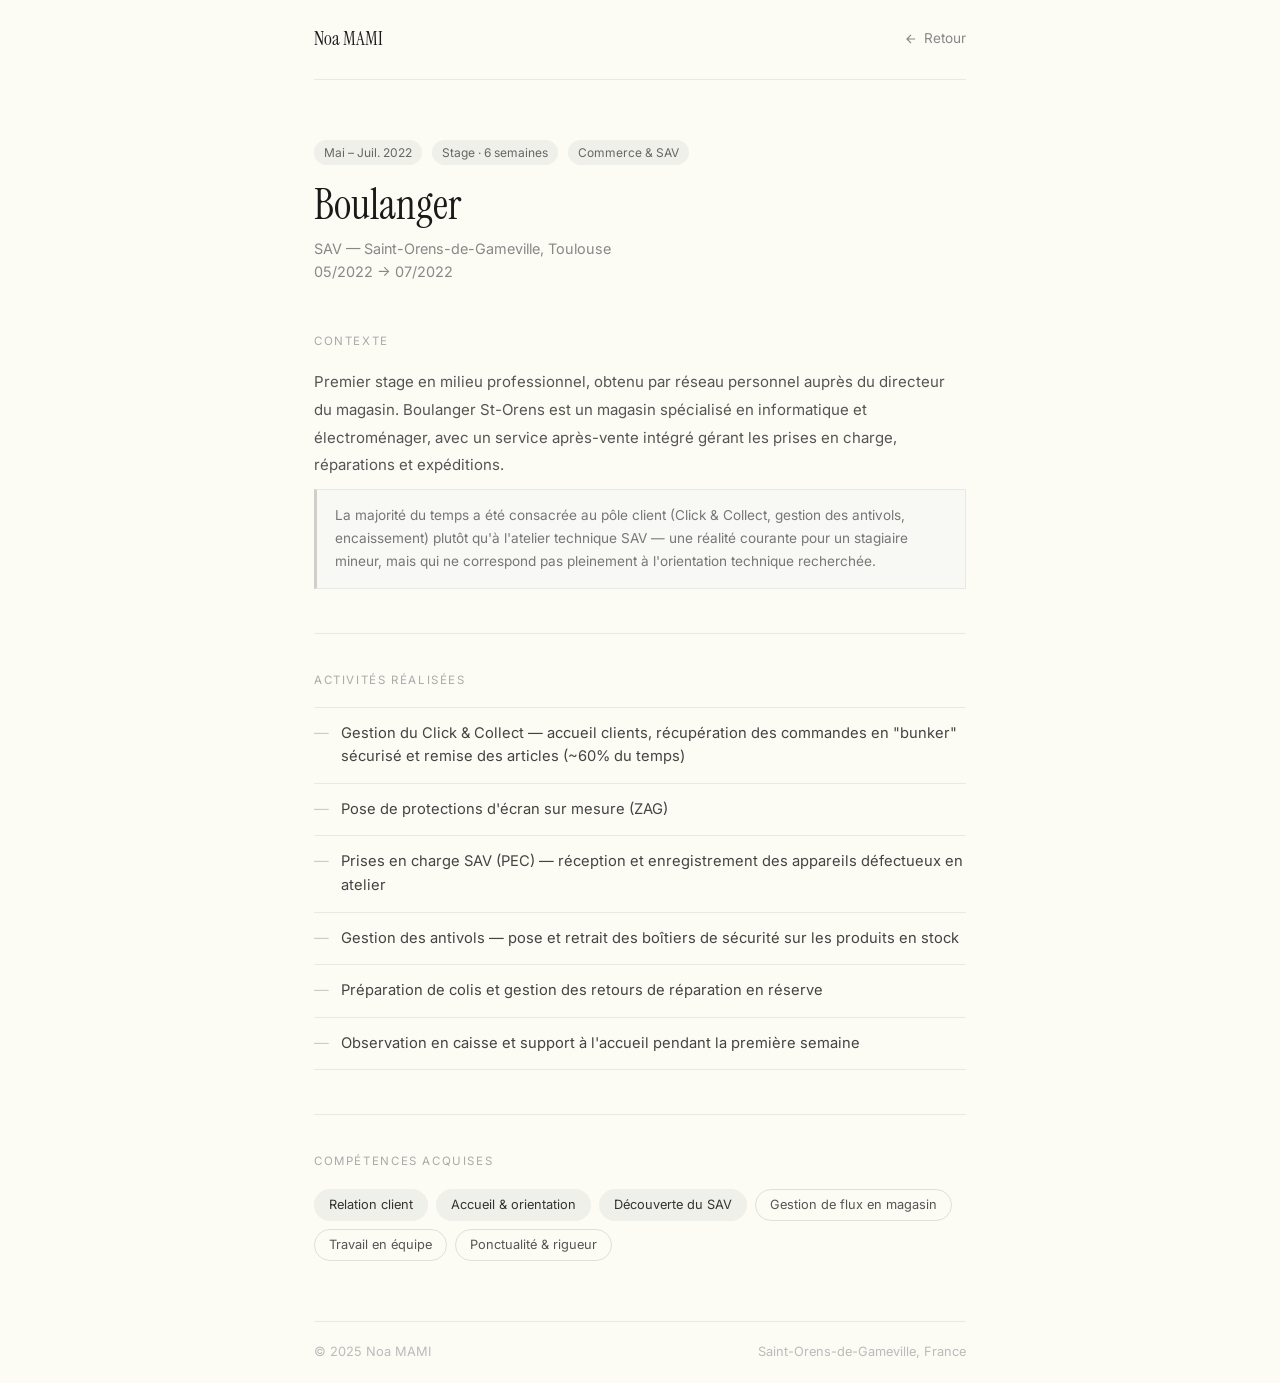
==== boulanger/index.html @ 60b2a697 "update" ====
<!doctype html>
<html lang="fr">
    <head>
        <meta charset="UTF-8" />
        <meta name="viewport" content="width=device-width, initial-scale=1.0" />
        <title>Stage Boulanger — Noa MAMI</title>
        <link
            href="https://fonts.googleapis.com/css2?family=Instrument+Serif:ital@0;1&family=Inter:wght@400;500&display=swap"
            rel="stylesheet"
        />
        <link rel="stylesheet" href="style.css" />
    </head>
    <body>
        <div class="wrap">
            <nav>
                <a href="../index.html" class="logo">Noa MAMI</a>
                <a href="../index.html" class="back">
                    <svg
                        width="14"
                        height="14"
                        viewBox="0 0 24 24"
                        fill="none"
                        stroke="currentColor"
                        stroke-width="2"
                    >
                        <path d="M19 12H5M12 5l-7 7 7 7" />
                    </svg>
                    Retour
                </a>
            </nav>

            <!-- Header -->
            <div class="stage-header">
                <div class="stage-meta">
                    <span class="pill">Mai – Juil. 2022</span>
                    <span class="pill">Stage · 6 semaines</span>
                    <span class="pill">Commerce & SAV</span>
                </div>
                <h1>Boulanger</h1>
                <p class="lieu">
                    SAV — Saint-Orens-de-Gameville, Toulouse <br />05/2022 →
                    07/2022
                </p>
            </div>

            <!-- Contexte -->
            <section>
                <p class="label">Contexte</p>
                <p>
                    Premier stage en milieu professionnel, obtenu par réseau
                    personnel auprès du directeur du magasin. Boulanger St-Orens
                    est un magasin spécialisé en informatique et électroménager,
                    avec un service après-vente intégré gérant les prises en
                    charge, réparations et expéditions.
                </p>
                <div class="note">
                    La majorité du temps a été consacrée au pôle client (Click &
                    Collect, gestion des antivols, encaissement) plutôt qu'à
                    l'atelier technique SAV — une réalité courante pour un
                    stagiaire mineur, mais qui ne correspond pas pleinement à
                    l'orientation technique recherchée.
                </div>
            </section>

            <hr />

            <!-- Missions -->
            <section>
                <p class="label">Activités réalisées</p>
                <ul class="missions">
                    <li>
                        Gestion du Click & Collect — accueil clients,
                        récupération des commandes en "bunker" sécurisé et
                        remise des articles (~60% du temps)
                    </li>
                    <li>Pose de protections d'écran sur mesure (ZAG)</li>
                    <li>
                        Prises en charge SAV (PEC) — réception et enregistrement
                        des appareils défectueux en atelier
                    </li>
                    <li>
                        Gestion des antivols — pose et retrait des boîtiers de
                        sécurité sur les produits en stock
                    </li>
                    <li>
                        Préparation de colis et gestion des retours de
                        réparation en réserve
                    </li>
                    <li>
                        Observation en caisse et support à l'accueil pendant la
                        première semaine
                    </li>
                </ul>
            </section>

            <hr />

            <!-- Compétences -->
            <section>
                <p class="label">Compétences acquises</p>
                <div class="tags">
                    <span class="tag main">Relation client</span>
                    <span class="tag main">Accueil & orientation</span>
                    <span class="tag main">Découverte du SAV</span>
                    <span class="tag">Gestion de flux en magasin</span>
                    <span class="tag">Travail en équipe</span>
                    <span class="tag">Ponctualité & rigueur</span>
                </div>
            </section>

            <footer>
                <span>© 2025 Noa MAMI</span>
                <span>Saint-Orens-de-Gameville, France</span>
            </footer>
        </div>
    </body>
</html>
---- boulanger/style.css ----
* {
    box-sizing: border-box;
    margin: 0;
    padding: 0;
}
body {
    font-family: "Inter", sans-serif;
    background: #fcfbf4;
    color: #1a1a1a;
    font-size: 15px;
    line-height: 1.6;
}
.wrap {
    max-width: 700px;
    margin: 0 auto;
    padding: 0 24px;
}

nav {
    padding: 24px 0;
    display: flex;
    justify-content: space-between;
    align-items: center;
    border-bottom: 1px solid #e8e8e4;
    margin-bottom: 60px;
}
.logo {
    font-family: "Instrument Serif", serif;
    font-size: 1.2rem;
    text-decoration: none;
    color: inherit;
}
.back {
    display: inline-flex;
    align-items: center;
    gap: 6px;
    text-decoration: none;
    color: #888;
    font-size: 0.85rem;
    transition: color 0.2s;
}
.back:hover {
    color: #1a1a1a;
}

.stage-header {
    margin-bottom: 48px;
}
.stage-meta {
    display: flex;
    align-items: center;
    gap: 10px;
    flex-wrap: wrap;
    margin-bottom: 16px;
}
.pill {
    padding: 3px 10px;
    border-radius: 999px;
    font-size: 0.75rem;
    background: #f0f0ea;
    color: #666;
}
.stage-header h1 {
    font-family: "Instrument Serif", serif;
    font-size: clamp(1.8rem, 4vw, 2.6rem);
    font-weight: 400;
    line-height: 1.2;
    margin-bottom: 6px;
}
.stage-header .lieu {
    color: #888;
    font-size: 0.9rem;
}

hr {
    border: none;
    border-top: 1px solid #e8e8e4;
    margin: 36px 0;
}

.label {
    font-size: 0.72rem;
    letter-spacing: 0.14em;
    text-transform: uppercase;
    color: #aaa;
    margin-bottom: 16px;
}
section {
    margin-bottom: 44px;
}
section p {
    color: #555;
    line-height: 1.85;
    margin-bottom: 10px;
}
section p:last-child {
    margin-bottom: 0;
}

.info-grid {
    display: grid;
    grid-template-columns: 1fr 1fr;
    gap: 1px;
    background: #e8e8e4;
    border: 1px solid #e8e8e4;
}
.info-cell {
    background: #fcfbf4;
    padding: 14px 16px;
}
.info-cell .k {
    font-size: 0.7rem;
    letter-spacing: 0.1em;
    text-transform: uppercase;
    color: #aaa;
    margin-bottom: 3px;
}
.info-cell .v {
    font-size: 0.9rem;
    color: #333;
}

.missions {
    list-style: none;
}
.missions li {
    display: flex;
    gap: 12px;
    align-items: baseline;
    padding: 14px 0;
    border-bottom: 1px solid #e8e8e4;
    color: #444;
    font-size: 0.92rem;
}
.missions li:first-child {
    border-top: 1px solid #e8e8e4;
}
.missions li::before {
    content: "—";
    color: #ccc;
    flex-shrink: 0;
}

.tags {
    display: flex;
    flex-wrap: wrap;
    gap: 8px;
}
.tag {
    border: 1px solid #e0e0da;
    padding: 5px 14px;
    border-radius: 999px;
    font-size: 0.8rem;
    color: #555;
}
.tag.main {
    background: #f0f0ea;
    border-color: transparent;
    color: #333;
}

.note {
    border: 1px solid #e8e8e4;
    border-left: 3px solid #d0d0c8;
    padding: 14px 18px;
    background: #f8f8f4;
    font-size: 0.85rem;
    color: #777;
    line-height: 1.7;
}

footer {
    border-top: 1px solid #e8e8e4;
    padding: 20px 0;
    color: #bbb;
    font-size: 0.8rem;
    display: flex;
    justify-content: space-between;
    margin-top: 60px;
}
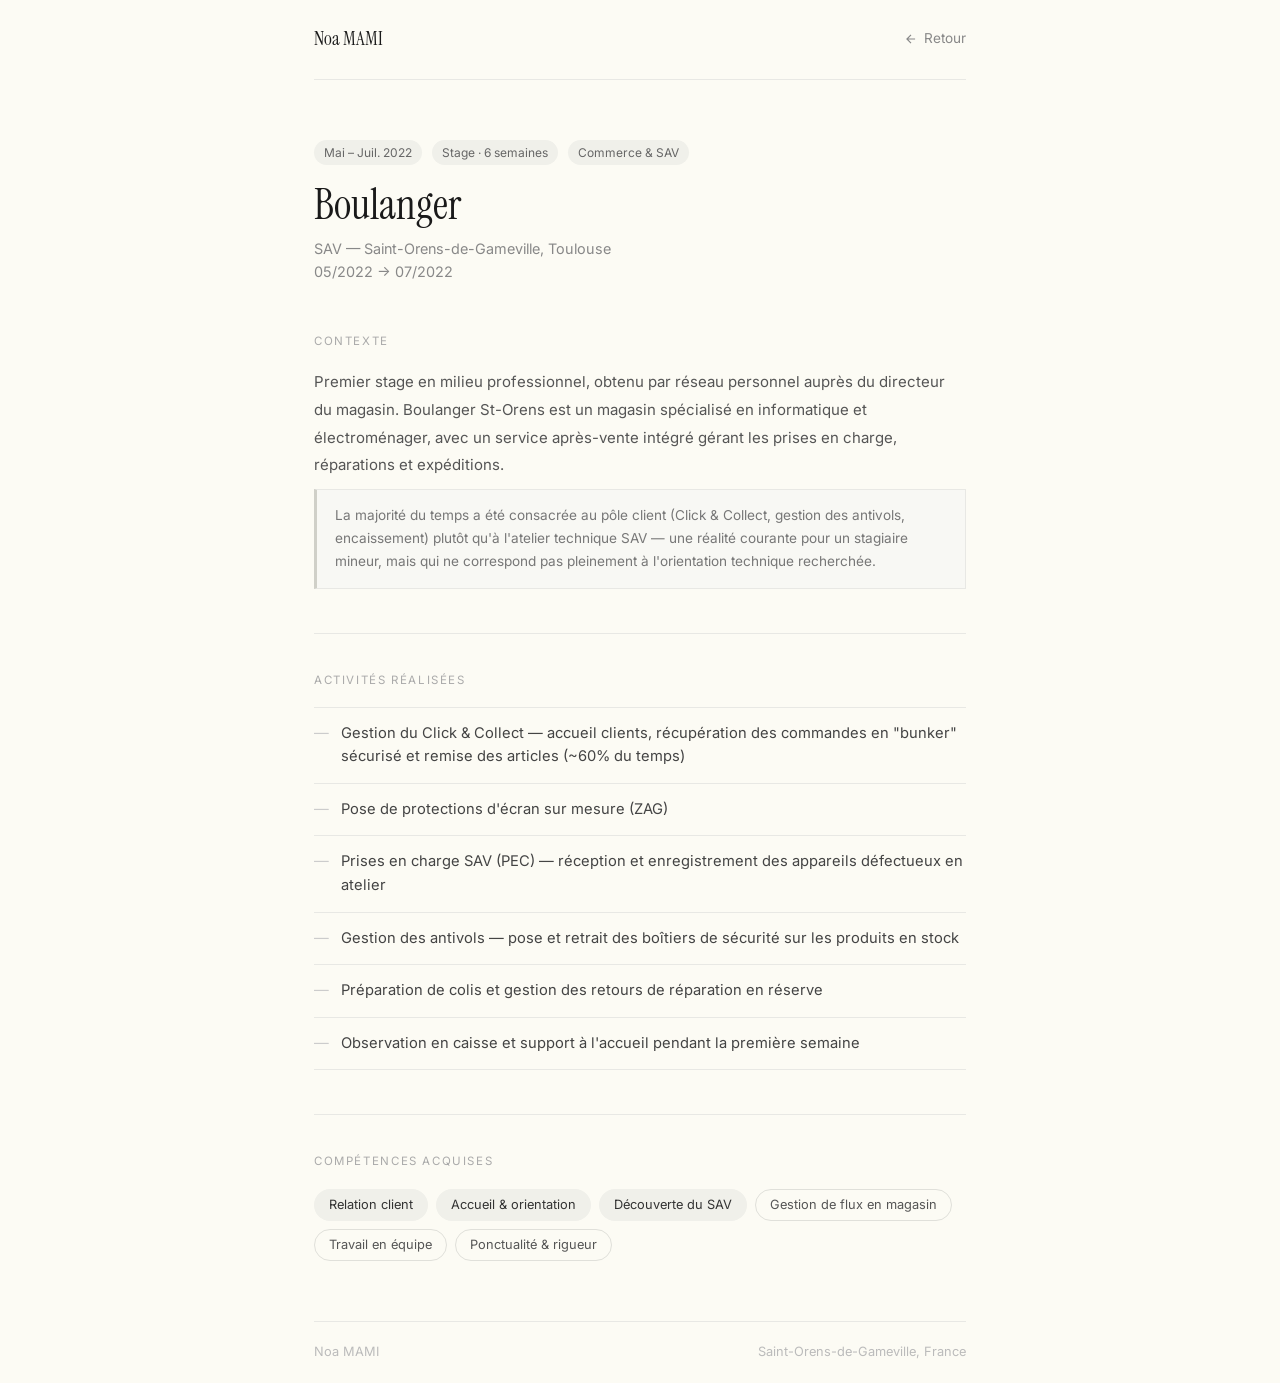
==== commit 72e8fd28: "add projet ballon sonde" ====
--- a/boulanger/index.html
+++ b/boulanger/index.html
@@ -109,7 +109,7 @@
             </section>
 
             <footer>
-                <span>© 2025 Noa MAMI</span>
+                <span>Noa MAMI</span>
                 <span>Saint-Orens-de-Gameville, France</span>
             </footer>
         </div>
